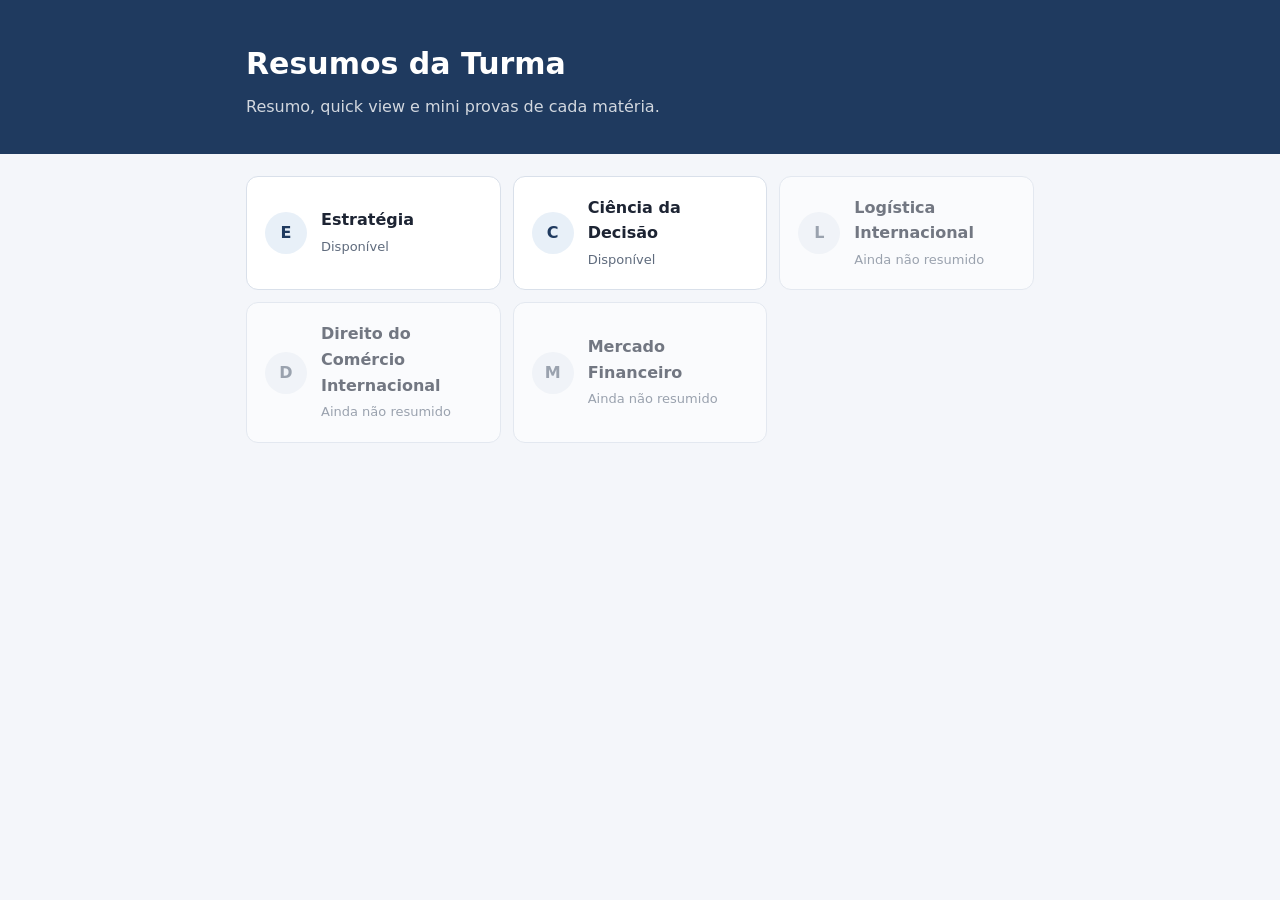
==== index.html @ bd69135a "Portal de resumos: Estratégia e Ciência da Decisão Co-Authored-By: Claude Opus 5.5 <noreply@anthropi" ====
<!doctype html>
<html lang="pt-BR">
<head>
<meta charset="utf-8">
<meta name="viewport" content="width=device-width, initial-scale=1">
<title>Resumos da Turma</title>
<link rel="stylesheet" href="assets/style.css">
</head>
<body>
<div class="home-hero">
  <div class="wrap">
    <h1>Resumos da Turma</h1>
    <p>Resumo, quick view e mini provas de cada matéria.</p>
  </div>
</div>
<main>
  <div class="wrap">
    <div class="grid" id="grid"></div>
  </div>
</main>
<div class="toast" id="toast"></div>
<script src="assets/core.js"></script>
<script>
(async () => {
  const grid = document.getElementById("grid");
  const materias = await loadJSON("conteudo/materias.json");
  materias.forEach(m => {
    const pronto = m.status === "pronto";
    const b = document.createElement("button");
    b.className = "mcard" + (pronto ? "" : " soon");
    b.innerHTML = `<span class="ini">${esc(m.nome[0])}</span>
      <span><span class="nm">${esc(m.nome)}</span><br>
      <span class="st">${pronto ? "Disponível" : "Ainda não resumido"}</span></span>`;
    b.onclick = () => pronto
      ? location.href = "materia.html?m=" + encodeURIComponent(m.slug)
      : toast(`${m.nome}: ainda não resumido.`);
    grid.appendChild(b);
  });
})();
</script>
</body>
</html>
---- assets/style.css ----
:root {
  --bg: #f4f6fa; --card: #ffffff; --text: #1d2433; --muted: #5f6b7d; --line: #d9e0ea;
  --navy: #1f3a5f; --blue: #3c78b4; --orange: #e07b39; --green: #2f8a5b; --red: #c0442e;
  --green-bg: #e6f4ec; --red-bg: #fbe9e5; --tip-bg: #fff4e5; --sel: #e8f0f8; --soft: #eef2f7;
  --header: #1f3a5f; --header-text: #ffffff;
}
@media (prefers-color-scheme: dark) {
  :root {
    --bg: #12161d; --card: #1b212b; --text: #e6e9ef; --muted: #9aa5b5; --line: #2e3745;
    --navy: #8fb4e3; --blue: #6ea4dc; --orange: #f0a064; --green: #5cc58e; --red: #f07a63;
    --green-bg: #173326; --red-bg: #3a1f1a; --tip-bg: #3a2c19; --sel: #22324a; --soft: #222a36;
    --header: #16263d;
  }
}
* { box-sizing: border-box; }
html { scroll-behavior: smooth; }
body { margin: 0; background: var(--bg); color: var(--text);
  font: 16px/1.6 "Segoe UI", system-ui, -apple-system, sans-serif; }
a { color: var(--blue); }
b { font-weight: 650; }
.wrap { max-width: 820px; margin: 0 auto; padding: 0 16px; }

/* ---------- header ---------- */
header.top { background: var(--header); color: var(--header-text); padding: 22px 0 0; }
header.top .back { color: #cfe0f5; text-decoration: none; font-size: 14px; }
header.top h1 { margin: 6px 0 2px; font-size: 26px; line-height: 1.25; }
header.top .sub { margin: 0; opacity: .8; font-size: 14px; }
nav.tabs { display: flex; gap: 4px; margin-top: 18px; overflow-x: auto; }
nav.tabs button { background: transparent; color: #cfe0f5; border: 0; padding: 10px 16px;
  font: inherit; font-weight: 600; cursor: pointer; border-radius: 8px 8px 0 0; white-space: nowrap; }
nav.tabs button.on { background: var(--bg); color: var(--text); }
main { padding: 22px 0 100px; }

/* ---------- home ---------- */
.home-hero { background: var(--header); color: var(--header-text); padding: 40px 0 34px; }
.home-hero h1 { margin: 0 0 6px; font-size: 30px; }
.home-hero p { margin: 0; opacity: .8; }
.grid { display: grid; gap: 12px; grid-template-columns: repeat(auto-fill, minmax(230px, 1fr)); }
.mcard { display: flex; align-items: center; gap: 14px; background: var(--card); border: 1px solid var(--line);
  border-radius: 12px; padding: 18px; cursor: pointer; text-align: left; font: inherit; color: inherit;
  transition: transform .12s, border-color .12s; width: 100%; }
.mcard:hover { transform: translateY(-2px); border-color: var(--blue); }
.mcard .ini { flex: none; width: 42px; height: 42px; border-radius: 50%; display: grid; place-items: center;
  font-weight: 700; background: var(--sel); color: var(--navy); }
.mcard .nm { font-weight: 650; line-height: 1.3; }
.mcard .st { font-size: 13px; color: var(--muted); }
.mcard.soon { opacity: .6; }
.mcard.soon .ini { background: var(--soft); color: var(--muted); }
.toast { position: fixed; left: 50%; bottom: 24px; transform: translateX(-50%) translateY(20px); opacity: 0;
  background: var(--text); color: var(--bg); padding: 12px 18px; border-radius: 10px; transition: .2s; pointer-events: none;
  max-width: calc(100% - 32px); text-align: center; }
.toast.show { opacity: 1; transform: translateX(-50%) translateY(0); }

/* ---------- generic cards ---------- */
.card { background: var(--card); border: 1px solid var(--line); border-radius: 12px; padding: 18px; margin: 14px 0; }
h2 { color: var(--navy); font-size: 20px; margin: 30px 0 8px; }
h3 { font-size: 17px; margin: 18px 0 6px; }
.muted { color: var(--muted); }
.small { font-size: 14px; }

/* ---------- quick view ---------- */
.qv { border: 2px solid var(--orange); }
.qv h2 { margin: 0 0 4px; color: var(--orange); }
.qv-list { list-style: none; padding: 0; margin: 12px 0 0; }
.qv-list li { display: flex; gap: 10px; align-items: flex-start; padding: 9px 4px; border-top: 1px solid var(--line); }
.qv-list li:first-child { border-top: 0; }
.qv-list input { margin-top: 5px; width: 18px; height: 18px; accent-color: var(--green); flex: none; cursor: pointer; }
.qv-list label { flex: 1; cursor: pointer; }
.qv-list li.done label { color: var(--muted); }
.qv-list .go { font-size: 13px; white-space: nowrap; text-decoration: none; margin-top: 2px; }
.bar { height: 8px; background: var(--soft); border-radius: 99px; overflow: hidden; margin-top: 12px; }
.bar i { display: block; height: 100%; background: var(--green); width: 0; transition: width .25s; }
.qv-status { font-size: 14px; margin-top: 6px; color: var(--muted); }

/* ---------- sections ---------- */
details.sec { background: var(--card); border: 1px solid var(--line); border-radius: 12px; margin: 12px 0; }
details.sec > summary { list-style: none; cursor: pointer; padding: 16px 18px; display: flex; gap: 14px; align-items: flex-start; }
details.sec > summary::-webkit-details-marker { display: none; }
details.sec .num { flex: none; width: 30px; height: 30px; border-radius: 8px; background: var(--navy); color: var(--card);
  display: grid; place-items: center; font-weight: 700; font-size: 14px; }
details.sec .ttl { font-weight: 650; font-size: 17px; line-height: 1.3; }
details.sec .hook { color: var(--muted); font-size: 14px; margin-top: 2px; }
details.sec .chev { margin-left: auto; color: var(--muted); transition: transform .15s; }
details.sec[open] .chev { transform: rotate(90deg); }
details.sec .body { padding: 0 18px 18px; }
.oneline { background: var(--sel); border-left: 4px solid var(--blue); padding: 10px 14px; border-radius: 6px; margin: 4px 0 14px; }
.oneline b.lbl { color: var(--blue); display: block; font-size: 12px; letter-spacing: .04em; text-transform: uppercase; }

/* ---------- blocks ---------- */
.body p { margin: 10px 0; }
.body ul, .body ol { padding-left: 22px; margin: 8px 0; }
.body li { margin: 4px 0; }
.tbl { overflow-x: auto; margin: 12px 0; }
table { border-collapse: collapse; width: 100%; font-size: 15px; }
th, td { border: 1px solid var(--line); padding: 8px 10px; text-align: left; vertical-align: top; }
th { background: var(--soft); font-weight: 650; }
.callout { border-radius: 8px; padding: 12px 14px; margin: 12px 0; border-left: 4px solid; }
.callout .ct { font-weight: 700; font-size: 13px; text-transform: uppercase; letter-spacing: .04em; margin-bottom: 2px; }
.callout.pegadinha { background: var(--red-bg); border-color: var(--red); } .callout.pegadinha .ct { color: var(--red); }
.callout.dica { background: var(--tip-bg); border-color: var(--orange); } .callout.dica .ct { color: var(--orange); }
.callout.exemplo, .callout.analogia { background: var(--green-bg); border-color: var(--green); }
.callout.exemplo .ct, .callout.analogia .ct { color: var(--green); }
.callout.atencao { background: var(--sel); border-color: var(--blue); } .callout.atencao .ct { color: var(--blue); }
.formulas { display: grid; gap: 8px; margin: 12px 0; }
.formula { display: flex; flex-wrap: wrap; gap: 4px 14px; align-items: baseline; background: var(--soft); border-radius: 8px; padding: 10px 14px; }
.formula code { font: 700 17px/1.4 Consolas, "Cascadia Mono", monospace; color: var(--navy); }
.worked { border: 1px dashed var(--line); border-radius: 10px; padding: 12px 16px; margin: 12px 0; }
.worked .wt { font-weight: 700; margin-bottom: 4px; }
.worked ol { margin: 6px 0; }
.worked .concl { margin-top: 8px; font-weight: 600; color: var(--green); }
.flash { display: grid; gap: 10px; grid-template-columns: repeat(auto-fill, minmax(200px, 1fr)); margin: 12px 0; }
.fc { perspective: 800px; height: 130px; cursor: pointer; background: none; border: 0; padding: 0; font: inherit; color: inherit; }
.fc .in { position: relative; width: 100%; height: 100%; transition: transform .35s; transform-style: preserve-3d; }
.fc.flip .in { transform: rotateY(180deg); }
.fc .f, .fc .v { position: absolute; inset: 0; backface-visibility: hidden; border-radius: 10px; padding: 12px;
  display: grid; place-items: center; text-align: center; border: 1px solid var(--line); font-size: 15px; }
.fc .f { background: var(--sel); font-weight: 650; }
.fc .v { background: var(--card); transform: rotateY(180deg); }
.fc-hint { font-size: 13px; color: var(--muted); }
pre.esquema { background: var(--soft); padding: 12px 14px; border-radius: 8px; overflow-x: auto; font: 14px/1.45 Consolas, monospace; }
figure { margin: 12px 0; } figure img { max-width: 100%; border-radius: 8px; border: 1px solid var(--line); }
figcaption { font-size: 13px; color: var(--muted); }

/* ---------- checkpoint ---------- */
.checkpoint { background: var(--soft); border-radius: 10px; padding: 14px 16px; margin-top: 18px; }
.checkpoint > .cpt { font-weight: 700; color: var(--navy); margin-bottom: 4px; }
.checkpoint .q { background: var(--card); }

/* ---------- revisão rápida ---------- */
.rr-row { display: grid; grid-template-columns: 1fr 1fr; gap: 10px; padding: 10px 0; border-top: 1px solid var(--line); }
.rr-row:first-of-type { border-top: 0; }
.rr-row .ans { font-weight: 600; color: var(--green); }
.rr.hide .ans { background: var(--soft); color: transparent; border-radius: 6px; cursor: pointer; user-select: none; }
.rr.hide .ans.peek { color: var(--green); background: transparent; }
@media (max-width: 560px) { .rr-row { grid-template-columns: 1fr; gap: 2px; } }

/* ---------- buttons ---------- */
.btn { background: var(--blue); color: #fff; border: 0; padding: 10px 18px; border-radius: 8px; font: inherit; font-weight: 600; cursor: pointer; }
.btn:hover { filter: brightness(1.08); }
.btn.ghost { background: transparent; color: var(--blue); border: 1px solid var(--line); }
.btn.sm { padding: 6px 12px; font-size: 14px; }
.row { display: flex; gap: 10px; flex-wrap: wrap; align-items: center; }

/* ---------- provas ---------- */
.mode { display: inline-flex; background: var(--soft); border-radius: 10px; padding: 4px; gap: 4px; flex-wrap: wrap; }
.mode button { border: 0; background: transparent; padding: 8px 14px; border-radius: 8px; font: inherit; cursor: pointer; color: var(--muted); text-align: left; }
.mode button.on { background: var(--card); color: var(--text); box-shadow: 0 1px 3px rgba(0,0,0,.12); }
.mode small { display: block; font-size: 12px; }
.plist { display: grid; gap: 10px; margin-top: 16px; }
.pitem { display: flex; gap: 14px; align-items: center; background: var(--card); border: 1px solid var(--line); border-radius: 12px;
  padding: 16px; cursor: pointer; font: inherit; color: inherit; text-align: left; width: 100%; }
.pitem:hover { border-color: var(--blue); }
.pitem .ic { font-size: 22px; }
.pitem .pt { font-weight: 650; }
.pitem .pm { font-size: 13px; color: var(--muted); }
.pitem .best { margin-left: auto; font-size: 13px; font-weight: 700; white-space: nowrap; }
.pitem.big { border: 2px solid var(--orange); }

/* ---------- questions ---------- */
.q { background: var(--card); border: 1px solid var(--line); border-radius: 10px; padding: 16px; margin: 12px 0; }
.q .enun { margin: 0 0 10px; }
.q .n { font-weight: 700; color: var(--blue); margin-right: 4px; }
.q .tag { font-size: 12px; font-weight: 700; color: var(--muted); text-transform: uppercase; letter-spacing: .04em; }
.opt { display: flex; gap: 10px; align-items: flex-start; width: 100%; text-align: left; padding: 9px 12px; margin: 5px 0;
  border-radius: 8px; border: 1px solid var(--line); background: transparent; font: inherit; color: inherit; cursor: pointer; }
.opt:hover:not(:disabled) { background: var(--sel); }
.opt .l { font-weight: 700; color: var(--muted); flex: none; }
.opt.sel { background: var(--sel); border-color: var(--blue); }
.opt.ok { background: var(--green-bg); border-color: var(--green); }
.opt.bad { background: var(--red-bg); border-color: var(--red); }
.opt:disabled { cursor: default; }
.fb { display: none; margin-top: 10px; padding: 10px 12px; border-radius: 8px; background: var(--tip-bg); font-size: 15px; }
.fb.show { display: block; }
.fb .res { font-weight: 700; }
.fb .res.ok { color: var(--green); } .fb .res.bad { color: var(--red); }
.nfields { display: grid; gap: 8px; grid-template-columns: repeat(auto-fill, minmax(170px, 1fr)); margin: 8px 0; }
.nfields label { font-size: 14px; color: var(--muted); display: grid; gap: 3px; }
.nfields input, textarea { font: inherit; padding: 8px 10px; border-radius: 8px; border: 1px solid var(--line); background: var(--bg); color: var(--text); width: 100%; }
.nfields input.ok { border-color: var(--green); background: var(--green-bg); }
.nfields input.bad { border-color: var(--red); background: var(--red-bg); }
textarea { min-height: 110px; resize: vertical; }
.crit { list-style: none; padding: 0; margin: 8px 0 0; }
.crit li { display: flex; gap: 8px; align-items: flex-start; margin: 4px 0; }
.crit input { margin-top: 5px; accent-color: var(--green); }
.score { text-align: center; padding: 22px; }
.score .big { font-size: 42px; font-weight: 800; color: var(--navy); line-height: 1.1; }
.score .msg { margin: 6px 0 14px; }
.live { position: sticky; top: 0; z-index: 5; background: var(--bg); padding: 10px 0; font-weight: 600; display: flex; justify-content: space-between; gap: 10px; flex-wrap: wrap; }

footer.src { font-size: 13px; color: var(--muted); margin-top: 30px; border-top: 1px solid var(--line); padding-top: 12px; }
.files a { display: flex; gap: 12px; align-items: center; background: var(--card); border: 1px solid var(--line); border-radius: 10px; padding: 14px 16px; margin: 8px 0; text-decoration: none; color: inherit; }
.files a:hover { border-color: var(--blue); }
.files .fd { font-size: 13px; color: var(--muted); }

/* ---------- escolha resumo / provas ---------- */
.choose { display: grid; gap: 12px; grid-template-columns: repeat(auto-fit, minmax(240px, 1fr)); }
.opt-big { display: flex; gap: 16px; align-items: center; background: var(--card); border: 1px solid var(--line); border-radius: 14px;
  padding: 26px 22px; text-decoration: none; color: inherit; transition: transform .12s, border-color .12s; }
.opt-big:hover { transform: translateY(-2px); border-color: var(--blue); }
.opt-big .ic { font-size: 34px; }
.opt-big b { font-size: 20px; display: block; }
.opt-big .d { color: var(--muted); font-size: 14px; }
.pitem .go { margin-left: auto; font-size: 14px; font-weight: 600; color: var(--blue); white-space: nowrap; }
a.btn { display: inline-block; text-decoration: none; margin-top: 10px; }

/* ---------- resumo em formato documento ---------- */
.doc { background: var(--card); border: 1px solid var(--line); border-radius: 12px; padding: 8px 32px 28px; }
@media (max-width: 600px) { .doc { padding: 4px 16px 20px; border-radius: 0; border-left: 0; border-right: 0; margin: 0 -16px; } }
.doc > section { padding: 6px 0 18px; border-bottom: 1px solid var(--line); }
.doc h2 { margin: 24px 0 6px; }
.doc .lead { color: var(--muted); margin: 0 0 12px; font-size: 15px; }
.doc .quick { background: var(--soft); border-left: 4px solid var(--blue); margin: 20px -12px 8px; padding: 4px 22px 16px; border-radius: 10px; border-bottom: 0; }
.doc .quick h2 { color: var(--navy); }
.doc .quick ul { padding-left: 20px; margin: 0; }
.doc .quick li { margin: 9px 0; line-height: 1.55; }
.row.between { justify-content: space-between; }
.link-btn { background: none; border: 0; color: var(--blue); font: inherit; font-size: 14px; font-weight: 600; cursor: pointer; padding: 4px; }
.qa { display: grid; grid-template-columns: 1fr auto; gap: 6px 14px; align-items: center; padding: 11px 0; border-top: 1px solid var(--line); }
.qa-list .qa:first-child { border-top: 0; }
.qa-btn { background: var(--blue); color: #fff; border: 0; border-radius: 8px; padding: 7px 14px; font: inherit; font-size: 14px; font-weight: 600; cursor: pointer; white-space: nowrap; }
.qa.open .qa-btn { background: transparent; color: var(--muted); border: 1px solid var(--line); }
.qa-r { display: none; grid-column: 1 / -1; color: var(--green); font-weight: 600; padding: 8px 12px; background: var(--green-bg); border-radius: 8px; }
.qa.open .qa-r { display: block; }
.check .qa-r { font-weight: 400; color: var(--text); }
.toc { background: var(--soft); border-radius: 10px; padding: 12px 18px; margin: 22px 0 4px; }
.toc ol { margin: 6px 0 0; padding-left: 22px; columns: 2; column-gap: 28px; }
@media (max-width: 600px) { .toc ol { columns: 1; } }
.toc a { text-decoration: none; }
.doc .sec h2 .n { color: var(--blue); }
.doc .hook { font-style: italic; color: var(--muted); margin: 0 0 10px; }
.check { margin-top: 18px; border: 1px dashed var(--line); border-radius: 10px; padding: 6px 14px; }
.check .ct { font-weight: 700; color: var(--navy); padding-top: 6px; }
.check .qa:first-of-type { border-top: 0; }
.cta { text-align: center; padding: 26px 0 6px; }
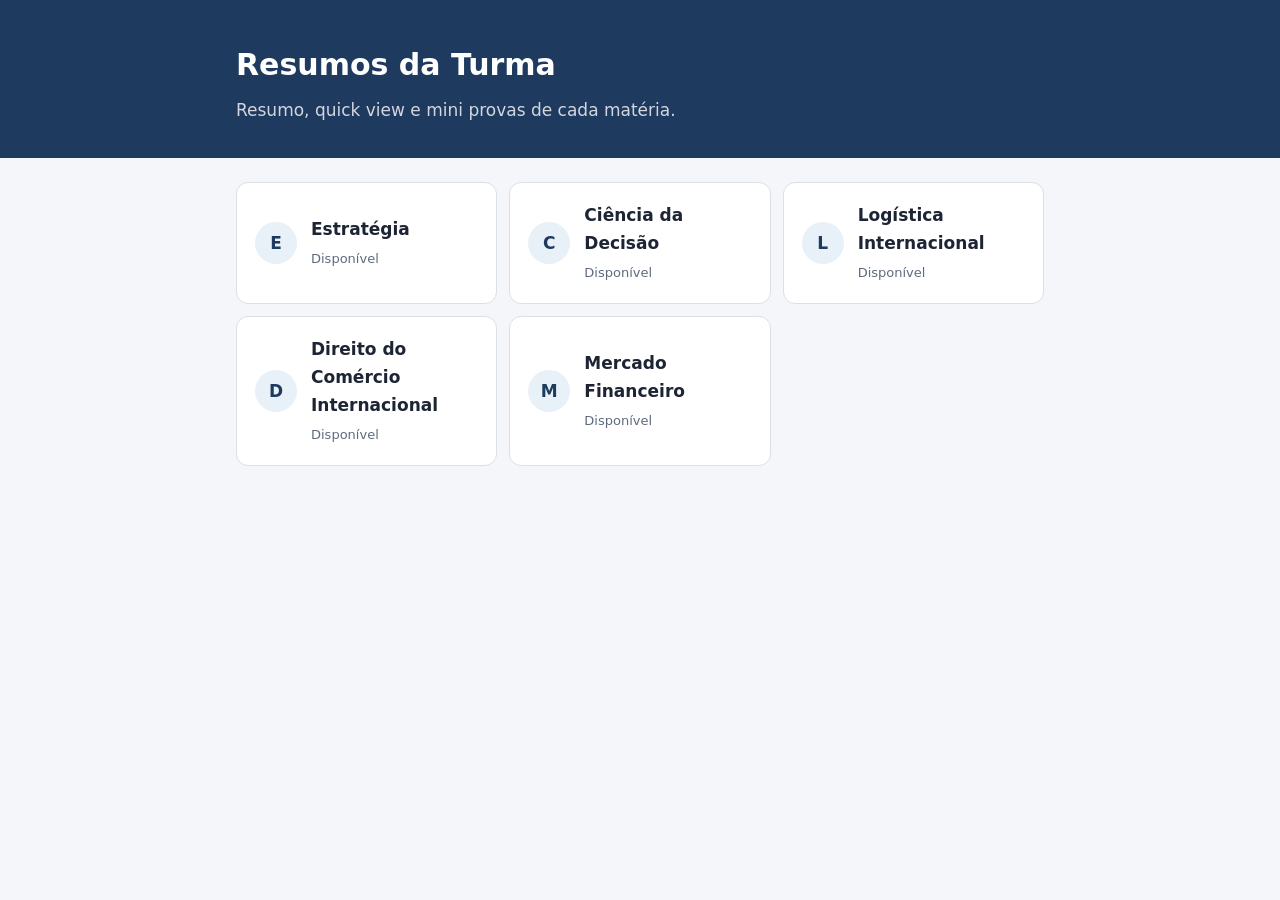
==== commit 1bc46951: "Resumos de Logística, Direito do Comércio Internacional e Mercado Financeiro Converte os resumo.md d" ====
--- a/index.html
+++ b/index.html
@@ -23,7 +23,9 @@
 <script>
 (async () => {
   const grid = document.getElementById("grid");
-  const materias = await loadJSON("conteudo/materias.json");
+  let materias;
+  try { materias = await loadJSON("conteudo/materias.json"); }
+  catch (e) { grid.innerHTML = `<p class="muted">Não consegui carregar as matérias. Atualize a página.</p>`; return; }
   materias.forEach(m => {
     const pronto = m.status === "pronto";
     const b = document.createElement("button");
--- a/assets/style.css
+++ b/assets/style.css
@@ -1,13 +1,13 @@
 :root {
   --bg: #f4f6fa; --card: #ffffff; --text: #1d2433; --muted: #5f6b7d; --line: #d9e0ea;
-  --navy: #1f3a5f; --blue: #3c78b4; --orange: #e07b39; --green: #2f8a5b; --red: #c0442e;
+  --navy: #1f3a5f; --blue: #2f6aa6; --on-blue: #ffffff; --orange: #c9621f; --green: #2a7d52; --red: #b83c27;
   --green-bg: #e6f4ec; --red-bg: #fbe9e5; --tip-bg: #fff4e5; --sel: #e8f0f8; --soft: #eef2f7;
   --header: #1f3a5f; --header-text: #ffffff;
 }
 @media (prefers-color-scheme: dark) {
   :root {
     --bg: #12161d; --card: #1b212b; --text: #e6e9ef; --muted: #9aa5b5; --line: #2e3745;
-    --navy: #8fb4e3; --blue: #6ea4dc; --orange: #f0a064; --green: #5cc58e; --red: #f07a63;
+    --navy: #8fb4e3; --blue: #6ea4dc; --on-blue: #0d1a2b; --orange: #f0a064; --green: #5cc58e; --red: #f07a63;
     --green-bg: #173326; --red-bg: #3a1f1a; --tip-bg: #3a2c19; --sel: #22324a; --soft: #222a36;
     --header: #16263d;
   }
@@ -15,29 +15,31 @@
 * { box-sizing: border-box; }
 html { scroll-behavior: smooth; }
 body { margin: 0; background: var(--bg); color: var(--text);
-  font: 16px/1.6 "Segoe UI", system-ui, -apple-system, sans-serif; }
+  font: 17px/1.65 "Segoe UI", system-ui, -apple-system, sans-serif; }
 a { color: var(--blue); }
 b { font-weight: 650; }
-.wrap { max-width: 820px; margin: 0 auto; padding: 0 16px; }
+button { font: inherit; }
+.wrap { max-width: 840px; margin: 0 auto; padding: 0 16px; }
+.muted { color: var(--muted); }
+.small { font-size: 14px; }
+h2 { color: var(--navy); font-size: 22px; line-height: 1.3; margin: 30px 0 8px; }
+h3 { font-size: 18px; margin: 26px 0 8px; }
 
 /* ---------- header ---------- */
-header.top { background: var(--header); color: var(--header-text); padding: 22px 0 0; }
-header.top .back { color: #cfe0f5; text-decoration: none; font-size: 14px; }
-header.top h1 { margin: 6px 0 2px; font-size: 26px; line-height: 1.25; }
-header.top .sub { margin: 0; opacity: .8; font-size: 14px; }
-nav.tabs { display: flex; gap: 4px; margin-top: 18px; overflow-x: auto; }
-nav.tabs button { background: transparent; color: #cfe0f5; border: 0; padding: 10px 16px;
-  font: inherit; font-weight: 600; cursor: pointer; border-radius: 8px 8px 0 0; white-space: nowrap; }
-nav.tabs button.on { background: var(--bg); color: var(--text); }
-main { padding: 22px 0 100px; }
+header.top { background: var(--header); color: var(--header-text); padding: 22px 0 24px; }
+header.top .back { color: #cfe0f5; text-decoration: none; font-size: 15px; }
+header.top .back:hover { text-decoration: underline; }
+header.top h1 { margin: 6px 0 2px; font-size: 28px; line-height: 1.25; }
+header.top .sub { margin: 0; opacity: .8; font-size: 15px; }
+main { padding: 24px 0 100px; }
 
 /* ---------- home ---------- */
 .home-hero { background: var(--header); color: var(--header-text); padding: 40px 0 34px; }
 .home-hero h1 { margin: 0 0 6px; font-size: 30px; }
 .home-hero p { margin: 0; opacity: .8; }
-.grid { display: grid; gap: 12px; grid-template-columns: repeat(auto-fill, minmax(230px, 1fr)); }
+.grid { display: grid; gap: 12px; grid-template-columns: repeat(auto-fill, minmax(240px, 1fr)); }
 .mcard { display: flex; align-items: center; gap: 14px; background: var(--card); border: 1px solid var(--line);
-  border-radius: 12px; padding: 18px; cursor: pointer; text-align: left; font: inherit; color: inherit;
+  border-radius: 12px; padding: 18px; cursor: pointer; text-align: left; color: inherit;
   transition: transform .12s, border-color .12s; width: 100%; }
 .mcard:hover { transform: translateY(-2px); border-color: var(--blue); }
 .mcard .ini { flex: none; width: 42px; height: 42px; border-radius: 50%; display: grid; place-items: center;
@@ -51,184 +53,162 @@
   max-width: calc(100% - 32px); text-align: center; }
 .toast.show { opacity: 1; transform: translateX(-50%) translateY(0); }
 
-/* ---------- generic cards ---------- */
-.card { background: var(--card); border: 1px solid var(--line); border-radius: 12px; padding: 18px; margin: 14px 0; }
-h2 { color: var(--navy); font-size: 20px; margin: 30px 0 8px; }
-h3 { font-size: 17px; margin: 18px 0 6px; }
-.muted { color: var(--muted); }
-.small { font-size: 14px; }
-
-/* ---------- quick view ---------- */
-.qv { border: 2px solid var(--orange); }
-.qv h2 { margin: 0 0 4px; color: var(--orange); }
-.qv-list { list-style: none; padding: 0; margin: 12px 0 0; }
-.qv-list li { display: flex; gap: 10px; align-items: flex-start; padding: 9px 4px; border-top: 1px solid var(--line); }
-.qv-list li:first-child { border-top: 0; }
-.qv-list input { margin-top: 5px; width: 18px; height: 18px; accent-color: var(--green); flex: none; cursor: pointer; }
-.qv-list label { flex: 1; cursor: pointer; }
-.qv-list li.done label { color: var(--muted); }
-.qv-list .go { font-size: 13px; white-space: nowrap; text-decoration: none; margin-top: 2px; }
-.bar { height: 8px; background: var(--soft); border-radius: 99px; overflow: hidden; margin-top: 12px; }
-.bar i { display: block; height: 100%; background: var(--green); width: 0; transition: width .25s; }
-.qv-status { font-size: 14px; margin-top: 6px; color: var(--muted); }
-
-/* ---------- sections ---------- */
-details.sec { background: var(--card); border: 1px solid var(--line); border-radius: 12px; margin: 12px 0; }
-details.sec > summary { list-style: none; cursor: pointer; padding: 16px 18px; display: flex; gap: 14px; align-items: flex-start; }
-details.sec > summary::-webkit-details-marker { display: none; }
-details.sec .num { flex: none; width: 30px; height: 30px; border-radius: 8px; background: var(--navy); color: var(--card);
-  display: grid; place-items: center; font-weight: 700; font-size: 14px; }
-details.sec .ttl { font-weight: 650; font-size: 17px; line-height: 1.3; }
-details.sec .hook { color: var(--muted); font-size: 14px; margin-top: 2px; }
-details.sec .chev { margin-left: auto; color: var(--muted); transition: transform .15s; }
-details.sec[open] .chev { transform: rotate(90deg); }
-details.sec .body { padding: 0 18px 18px; }
+/* ---------- botões ---------- */
+.btn { display: inline-block; background: var(--blue); color: var(--on-blue); border: 0; padding: 10px 18px; border-radius: 8px;
+  font-weight: 600; cursor: pointer; text-decoration: none; }
+.btn:hover { filter: brightness(1.08); }
+.btn.ghost { background: transparent; color: var(--blue); border: 1px solid var(--line); }
+.btn.sm { padding: 6px 12px; font-size: 14px; }
+.link-btn { background: none; border: 0; color: var(--blue); font-size: 15px; font-weight: 600; cursor: pointer; padding: 4px; }
+.row { display: flex; gap: 10px; flex-wrap: wrap; align-items: center; }
+.row.between { justify-content: space-between; }
+.to-top { position: fixed; right: 16px; bottom: 16px; width: 44px; height: 44px; border-radius: 50%; border: 1px solid var(--line);
+  background: var(--card); color: var(--blue); font-size: 20px; cursor: pointer; box-shadow: 0 2px 8px rgba(0,0,0,.18);
+  opacity: 0; pointer-events: none; transition: opacity .2s; }
+.to-top.show { opacity: 1; pointer-events: auto; }
+
+/* ---------- escolha resumo / provas ---------- */
+.choose { margin-bottom: 8px; display: grid; gap: 12px; grid-template-columns: repeat(auto-fit, minmax(240px, 1fr)); }
+.opt-big { display: flex; gap: 16px; align-items: center; background: var(--card); border: 1px solid var(--line); border-radius: 14px;
+  padding: 26px 22px; text-decoration: none; color: inherit; transition: transform .12s, border-color .12s; }
+.opt-big:hover { transform: translateY(-2px); border-color: var(--blue); }
+.opt-big .ic { font-size: 34px; }
+.opt-big b { font-size: 20px; display: block; }
+.opt-big .d { color: var(--muted); font-size: 14px; }
+.files a { display: flex; gap: 12px; align-items: center; background: var(--card); border: 1px solid var(--line); border-radius: 10px;
+  padding: 14px 16px; margin: 8px 0; text-decoration: none; color: inherit; }
+.files a:hover { border-color: var(--blue); }
+.files .fd { font-size: 13px; color: var(--muted); }
+
+/* ---------- resumo em formato documento ---------- */
+.doc { background: var(--card); border: 1px solid var(--line); border-radius: 12px; padding: 8px 36px 28px; }
+@media (max-width: 600px) { .doc { padding: 4px 16px 20px; border-radius: 0; border-left: 0; border-right: 0; margin: 0 -16px; } }
+.doc > section { padding: 6px 0 22px; border-bottom: 1px solid var(--line); scroll-margin-top: 12px; }
+.doc > section:last-of-type { border-bottom: 0; }
+.doc h2 { margin: 26px 0 6px; }
+.doc p { margin: 10px 0; }
+.doc ul, .doc ol { padding-left: 22px; margin: 8px 0; }
+.doc li { margin: 5px 0; }
+.doc .lead { color: var(--muted); margin: 0 0 14px; font-size: 15px; }
+
+.quick { background: var(--soft); border-left: 4px solid var(--blue); margin: 22px 0 8px; padding: 4px 22px 14px; border-radius: 10px; }
+.doc > section.quick { border-bottom: 0; }
+.quick h2 { color: var(--navy); }
+.quick .qitem { padding: 10px 0; border-top: 1px solid var(--line); }
+.quick .qitem:first-of-type { border-top: 0; }
+.quick .qitem b.t { display: block; color: var(--navy); font-size: 16px; margin-bottom: 2px; }
+
+/* pergunta + campo + mostrar resposta */
+.qa { display: grid; grid-template-columns: 1fr auto; gap: 8px 10px; align-items: center; padding: 14px 0; border-top: 1px solid var(--line); }
+.qa-list .qa:first-child { border-top: 0; }
+.qa-p { grid-column: 1 / -1; display: flex; gap: 10px; }
+.qa-p .k { flex: none; font-weight: 700; color: var(--blue); min-width: 22px; }
+.qa-in { font: inherit; font-size: 15px; padding: 8px 10px; border-radius: 8px; border: 1px solid var(--line); background: var(--bg);
+  color: var(--text); width: 100%; min-width: 0; }
+.qa-in:focus, .nfields input:focus, textarea:focus { outline: 2px solid var(--blue); outline-offset: 0; border-color: transparent; }
+.qa-btn { background: var(--blue); color: var(--on-blue); border: 0; border-radius: 8px; padding: 8px 14px; font-size: 14px;
+  font-weight: 600; cursor: pointer; white-space: nowrap; }
+.qa.open .qa-btn { background: transparent; color: var(--muted); border: 1px solid var(--line); }
+.qa-r { display: none; grid-column: 1 / -1; padding: 10px 14px; background: var(--green-bg); border-radius: 8px; }
+.qa-r .ans { color: var(--green); font-weight: 650; }
+.qa-r .mine { font-size: 14px; color: var(--muted); margin-top: 4px; }
+.qa.open .qa-r { display: block; }
+@media (max-width: 480px) { .qa { grid-template-columns: 1fr; } .qa-btn { width: 100%; } }
+
+/* sumário e seções */
+.toc { background: var(--soft); border-radius: 10px; padding: 14px 20px; margin: 24px 0 4px; }
+.toc ol { margin: 6px 0 0; padding-left: 22px; columns: 2; column-gap: 28px; }
+@media (max-width: 600px) { .toc ol { columns: 1; } }
+.toc a { text-decoration: none; }
+.toc a:hover { text-decoration: underline; }
+.sec h2 { display: flex; gap: 10px; align-items: baseline; font-size: 23px; margin-top: 30px; }
+.sec h2 .n { flex: none; display: inline-grid; place-items: center; width: 32px; height: 32px; border-radius: 8px;
+  background: var(--blue); color: var(--on-blue); font-size: 16px; }
+.hook { font-style: italic; color: var(--muted); margin: 0 0 12px; }
 .oneline { background: var(--sel); border-left: 4px solid var(--blue); padding: 10px 14px; border-radius: 6px; margin: 4px 0 14px; }
-.oneline b.lbl { color: var(--blue); display: block; font-size: 12px; letter-spacing: .04em; text-transform: uppercase; }
-
-/* ---------- blocks ---------- */
-.body p { margin: 10px 0; }
-.body ul, .body ol { padding-left: 22px; margin: 8px 0; }
-.body li { margin: 4px 0; }
-.tbl { overflow-x: auto; margin: 12px 0; }
-table { border-collapse: collapse; width: 100%; font-size: 15px; }
-th, td { border: 1px solid var(--line); padding: 8px 10px; text-align: left; vertical-align: top; }
+.oneline b.lbl { color: var(--blue); display: block; font-size: 12px; letter-spacing: .05em; text-transform: uppercase; }
+.check { margin-top: 20px; border: 1px dashed var(--line); border-radius: 10px; padding: 8px 16px 12px; }
+.check .ct { font-weight: 700; color: var(--navy); padding-top: 4px; }
+.check .q { border: 0; padding: 10px 0 4px; margin: 0; background: transparent; }
+.cta { text-align: center; padding: 28px 0 6px; }
+.cta .btn { margin-top: 10px; }
+footer.src { font-size: 13px; color: var(--muted); margin-top: 26px; border-top: 1px solid var(--line); padding-top: 12px; }
+
+/* ---------- blocos ---------- */
+.tbl { overflow-x: auto; margin: 14px 0; }
+table { border-collapse: collapse; width: 100%; font-size: 15px; line-height: 1.5; }
+th, td { border: 1px solid var(--line); padding: 9px 11px; text-align: left; vertical-align: top; }
 th { background: var(--soft); font-weight: 650; }
-.callout { border-radius: 8px; padding: 12px 14px; margin: 12px 0; border-left: 4px solid; }
+tbody tr:nth-child(even) td { background: color-mix(in srgb, var(--soft) 45%, transparent); }
+.callout { border-radius: 8px; padding: 12px 14px; margin: 14px 0; border-left: 4px solid; }
 .callout .ct { font-weight: 700; font-size: 13px; text-transform: uppercase; letter-spacing: .04em; margin-bottom: 2px; }
 .callout.pegadinha { background: var(--red-bg); border-color: var(--red); } .callout.pegadinha .ct { color: var(--red); }
 .callout.dica { background: var(--tip-bg); border-color: var(--orange); } .callout.dica .ct { color: var(--orange); }
 .callout.exemplo, .callout.analogia { background: var(--green-bg); border-color: var(--green); }
 .callout.exemplo .ct, .callout.analogia .ct { color: var(--green); }
 .callout.atencao { background: var(--sel); border-color: var(--blue); } .callout.atencao .ct { color: var(--blue); }
-.formulas { display: grid; gap: 8px; margin: 12px 0; }
+.formulas { display: grid; gap: 8px; margin: 14px 0; }
 .formula { display: flex; flex-wrap: wrap; gap: 4px 14px; align-items: baseline; background: var(--soft); border-radius: 8px; padding: 10px 14px; }
 .formula code { font: 700 17px/1.4 Consolas, "Cascadia Mono", monospace; color: var(--navy); }
-.worked { border: 1px dashed var(--line); border-radius: 10px; padding: 12px 16px; margin: 12px 0; }
+.worked { border: 1px dashed var(--line); border-radius: 10px; padding: 12px 16px; margin: 14px 0; }
 .worked .wt { font-weight: 700; margin-bottom: 4px; }
 .worked ol { margin: 6px 0; }
 .worked .concl { margin-top: 8px; font-weight: 600; color: var(--green); }
-.flash { display: grid; gap: 10px; grid-template-columns: repeat(auto-fill, minmax(200px, 1fr)); margin: 12px 0; }
-.fc { perspective: 800px; height: 130px; cursor: pointer; background: none; border: 0; padding: 0; font: inherit; color: inherit; }
-.fc .in { position: relative; width: 100%; height: 100%; transition: transform .35s; transform-style: preserve-3d; }
+.fc-hint { font-size: 13px; color: var(--muted); margin-top: 12px; }
+.flash { display: grid; gap: 10px; grid-template-columns: repeat(auto-fill, minmax(200px, 1fr)); margin: 8px 0 14px; }
+.fc { perspective: 800px; cursor: pointer; background: none; border: 0; padding: 0; color: inherit; text-align: center; }
+.fc .in { display: grid; min-height: 110px; transition: transform .35s; transform-style: preserve-3d; }
 .fc.flip .in { transform: rotateY(180deg); }
-.fc .f, .fc .v { position: absolute; inset: 0; backface-visibility: hidden; border-radius: 10px; padding: 12px;
-  display: grid; place-items: center; text-align: center; border: 1px solid var(--line); font-size: 15px; }
+.fc .f, .fc .v { grid-area: 1 / 1; backface-visibility: hidden; border-radius: 10px; padding: 14px;
+  display: grid; place-items: center; border: 1px solid var(--line); font-size: 15px; }
 .fc .f { background: var(--sel); font-weight: 650; }
 .fc .v { background: var(--card); transform: rotateY(180deg); }
-.fc-hint { font-size: 13px; color: var(--muted); }
 pre.esquema { background: var(--soft); padding: 12px 14px; border-radius: 8px; overflow-x: auto; font: 14px/1.45 Consolas, monospace; }
-figure { margin: 12px 0; } figure img { max-width: 100%; border-radius: 8px; border: 1px solid var(--line); }
+figure { margin: 14px 0; } figure img { max-width: 100%; border-radius: 8px; border: 1px solid var(--line); }
 figcaption { font-size: 13px; color: var(--muted); }
-
-/* ---------- checkpoint ---------- */
-.checkpoint { background: var(--soft); border-radius: 10px; padding: 14px 16px; margin-top: 18px; }
-.checkpoint > .cpt { font-weight: 700; color: var(--navy); margin-bottom: 4px; }
-.checkpoint .q { background: var(--card); }
-
-/* ---------- revisão rápida ---------- */
-.rr-row { display: grid; grid-template-columns: 1fr 1fr; gap: 10px; padding: 10px 0; border-top: 1px solid var(--line); }
-.rr-row:first-of-type { border-top: 0; }
-.rr-row .ans { font-weight: 600; color: var(--green); }
-.rr.hide .ans { background: var(--soft); color: transparent; border-radius: 6px; cursor: pointer; user-select: none; }
-.rr.hide .ans.peek { color: var(--green); background: transparent; }
-@media (max-width: 560px) { .rr-row { grid-template-columns: 1fr; gap: 2px; } }
-
-/* ---------- buttons ---------- */
-.btn { background: var(--blue); color: #fff; border: 0; padding: 10px 18px; border-radius: 8px; font: inherit; font-weight: 600; cursor: pointer; }
-.btn:hover { filter: brightness(1.08); }
-.btn.ghost { background: transparent; color: var(--blue); border: 1px solid var(--line); }
-.btn.sm { padding: 6px 12px; font-size: 14px; }
-.row { display: flex; gap: 10px; flex-wrap: wrap; align-items: center; }
 
 /* ---------- provas ---------- */
 .mode { display: inline-flex; background: var(--soft); border-radius: 10px; padding: 4px; gap: 4px; flex-wrap: wrap; }
-.mode button { border: 0; background: transparent; padding: 8px 14px; border-radius: 8px; font: inherit; cursor: pointer; color: var(--muted); text-align: left; }
-.mode button.on { background: var(--card); color: var(--text); box-shadow: 0 1px 3px rgba(0,0,0,.12); }
+.mode button { border: 0; background: transparent; padding: 8px 14px; border-radius: 8px; cursor: pointer; color: var(--muted); text-align: left; }
+.mode button.on { background: var(--card); color: var(--text); box-shadow: 0 1px 3px rgba(0,0,0,.15); }
 .mode small { display: block; font-size: 12px; }
-.plist { display: grid; gap: 10px; margin-top: 16px; }
+.plist { display: grid; gap: 10px; margin-top: 18px; }
 .pitem { display: flex; gap: 14px; align-items: center; background: var(--card); border: 1px solid var(--line); border-radius: 12px;
-  padding: 16px; cursor: pointer; font: inherit; color: inherit; text-align: left; width: 100%; }
+  padding: 16px; cursor: pointer; color: inherit; text-align: left; width: 100%; }
 .pitem:hover { border-color: var(--blue); }
 .pitem .ic { font-size: 22px; }
 .pitem .pt { font-weight: 650; }
 .pitem .pm { font-size: 13px; color: var(--muted); }
-.pitem .best { margin-left: auto; font-size: 13px; font-weight: 700; white-space: nowrap; }
-.pitem.big { border: 2px solid var(--orange); }
-
-/* ---------- questions ---------- */
+.pitem .go { margin-left: auto; font-size: 14px; font-weight: 600; color: var(--blue); white-space: nowrap; }
+.pitem.big { border: 2px solid var(--blue); }
+
+/* ---------- questões ---------- */
 .q { background: var(--card); border: 1px solid var(--line); border-radius: 10px; padding: 16px; margin: 12px 0; }
 .q .enun { margin: 0 0 10px; }
 .q .n { font-weight: 700; color: var(--blue); margin-right: 4px; }
 .q .tag { font-size: 12px; font-weight: 700; color: var(--muted); text-transform: uppercase; letter-spacing: .04em; }
-.opt { display: flex; gap: 10px; align-items: flex-start; width: 100%; text-align: left; padding: 9px 12px; margin: 5px 0;
-  border-radius: 8px; border: 1px solid var(--line); background: transparent; font: inherit; color: inherit; cursor: pointer; }
-.opt:hover:not(:disabled) { background: var(--sel); }
+.opt { display: flex; gap: 10px; align-items: flex-start; width: 100%; text-align: left; padding: 10px 12px; margin: 6px 0;
+  border-radius: 8px; border: 1px solid var(--line); background: transparent; color: inherit; cursor: pointer; }
+.opt:hover:not(:disabled) { background: var(--sel); border-color: var(--blue); }
 .opt .l { font-weight: 700; color: var(--muted); flex: none; }
 .opt.sel { background: var(--sel); border-color: var(--blue); }
 .opt.ok { background: var(--green-bg); border-color: var(--green); }
 .opt.bad { background: var(--red-bg); border-color: var(--red); }
 .opt:disabled { cursor: default; }
-.fb { display: none; margin-top: 10px; padding: 10px 12px; border-radius: 8px; background: var(--tip-bg); font-size: 15px; }
+.opt:disabled:not(.ok):not(.bad) { opacity: .6; }
+.fb { display: none; margin-top: 10px; padding: 10px 14px; border-radius: 8px; background: var(--soft); font-size: 15px; border-left: 4px solid var(--muted); }
 .fb.show { display: block; }
-.fb .res { font-weight: 700; }
+.fb.ok { background: var(--green-bg); border-color: var(--green); }
+.fb.bad { background: var(--red-bg); border-color: var(--red); }
+.fb .res { font-weight: 700; display: block; }
 .fb .res.ok { color: var(--green); } .fb .res.bad { color: var(--red); }
 .nfields { display: grid; gap: 8px; grid-template-columns: repeat(auto-fill, minmax(170px, 1fr)); margin: 8px 0; }
 .nfields label { font-size: 14px; color: var(--muted); display: grid; gap: 3px; }
 .nfields input, textarea { font: inherit; padding: 8px 10px; border-radius: 8px; border: 1px solid var(--line); background: var(--bg); color: var(--text); width: 100%; }
 .nfields input.ok { border-color: var(--green); background: var(--green-bg); }
 .nfields input.bad { border-color: var(--red); background: var(--red-bg); }
-textarea { min-height: 110px; resize: vertical; }
-.crit { list-style: none; padding: 0; margin: 8px 0 0; }
-.crit li { display: flex; gap: 8px; align-items: flex-start; margin: 4px 0; }
-.crit input { margin-top: 5px; accent-color: var(--green); }
-.score { text-align: center; padding: 22px; }
+textarea { min-height: 110px; resize: vertical; margin-bottom: 6px; }
+.score { text-align: center; padding: 22px; background: var(--card); border: 1px solid var(--line); border-radius: 12px; margin: 16px 0; }
 .score .big { font-size: 42px; font-weight: 800; color: var(--navy); line-height: 1.1; }
 .score .msg { margin: 6px 0 14px; }
-.live { position: sticky; top: 0; z-index: 5; background: var(--bg); padding: 10px 0; font-weight: 600; display: flex; justify-content: space-between; gap: 10px; flex-wrap: wrap; }
-
-footer.src { font-size: 13px; color: var(--muted); margin-top: 30px; border-top: 1px solid var(--line); padding-top: 12px; }
-.files a { display: flex; gap: 12px; align-items: center; background: var(--card); border: 1px solid var(--line); border-radius: 10px; padding: 14px 16px; margin: 8px 0; text-decoration: none; color: inherit; }
-.files a:hover { border-color: var(--blue); }
-.files .fd { font-size: 13px; color: var(--muted); }
-
-/* ---------- escolha resumo / provas ---------- */
-.choose { display: grid; gap: 12px; grid-template-columns: repeat(auto-fit, minmax(240px, 1fr)); }
-.opt-big { display: flex; gap: 16px; align-items: center; background: var(--card); border: 1px solid var(--line); border-radius: 14px;
-  padding: 26px 22px; text-decoration: none; color: inherit; transition: transform .12s, border-color .12s; }
-.opt-big:hover { transform: translateY(-2px); border-color: var(--blue); }
-.opt-big .ic { font-size: 34px; }
-.opt-big b { font-size: 20px; display: block; }
-.opt-big .d { color: var(--muted); font-size: 14px; }
-.pitem .go { margin-left: auto; font-size: 14px; font-weight: 600; color: var(--blue); white-space: nowrap; }
-a.btn { display: inline-block; text-decoration: none; margin-top: 10px; }
-
-/* ---------- resumo em formato documento ---------- */
-.doc { background: var(--card); border: 1px solid var(--line); border-radius: 12px; padding: 8px 32px 28px; }
-@media (max-width: 600px) { .doc { padding: 4px 16px 20px; border-radius: 0; border-left: 0; border-right: 0; margin: 0 -16px; } }
-.doc > section { padding: 6px 0 18px; border-bottom: 1px solid var(--line); }
-.doc h2 { margin: 24px 0 6px; }
-.doc .lead { color: var(--muted); margin: 0 0 12px; font-size: 15px; }
-.doc .quick { background: var(--soft); border-left: 4px solid var(--blue); margin: 20px -12px 8px; padding: 4px 22px 16px; border-radius: 10px; border-bottom: 0; }
-.doc .quick h2 { color: var(--navy); }
-.doc .quick ul { padding-left: 20px; margin: 0; }
-.doc .quick li { margin: 9px 0; line-height: 1.55; }
-.row.between { justify-content: space-between; }
-.link-btn { background: none; border: 0; color: var(--blue); font: inherit; font-size: 14px; font-weight: 600; cursor: pointer; padding: 4px; }
-.qa { display: grid; grid-template-columns: 1fr auto; gap: 6px 14px; align-items: center; padding: 11px 0; border-top: 1px solid var(--line); }
-.qa-list .qa:first-child { border-top: 0; }
-.qa-btn { background: var(--blue); color: #fff; border: 0; border-radius: 8px; padding: 7px 14px; font: inherit; font-size: 14px; font-weight: 600; cursor: pointer; white-space: nowrap; }
-.qa.open .qa-btn { background: transparent; color: var(--muted); border: 1px solid var(--line); }
-.qa-r { display: none; grid-column: 1 / -1; color: var(--green); font-weight: 600; padding: 8px 12px; background: var(--green-bg); border-radius: 8px; }
-.qa.open .qa-r { display: block; }
-.check .qa-r { font-weight: 400; color: var(--text); }
-.toc { background: var(--soft); border-radius: 10px; padding: 12px 18px; margin: 22px 0 4px; }
-.toc ol { margin: 6px 0 0; padding-left: 22px; columns: 2; column-gap: 28px; }
-@media (max-width: 600px) { .toc ol { columns: 1; } }
-.toc a { text-decoration: none; }
-.doc .sec h2 .n { color: var(--blue); }
-.doc .hook { font-style: italic; color: var(--muted); margin: 0 0 10px; }
-.check { margin-top: 18px; border: 1px dashed var(--line); border-radius: 10px; padding: 6px 14px; }
-.check .ct { font-weight: 700; color: var(--navy); padding-top: 6px; }
-.check .qa:first-of-type { border-top: 0; }
-.cta { text-align: center; padding: 26px 0 6px; }
+.live { position: sticky; top: 0; z-index: 5; background: var(--bg); padding: 10px 0; font-weight: 600; display: flex; justify-content: space-between; gap: 10px; flex-wrap: wrap; border-bottom: 1px solid var(--line); }
